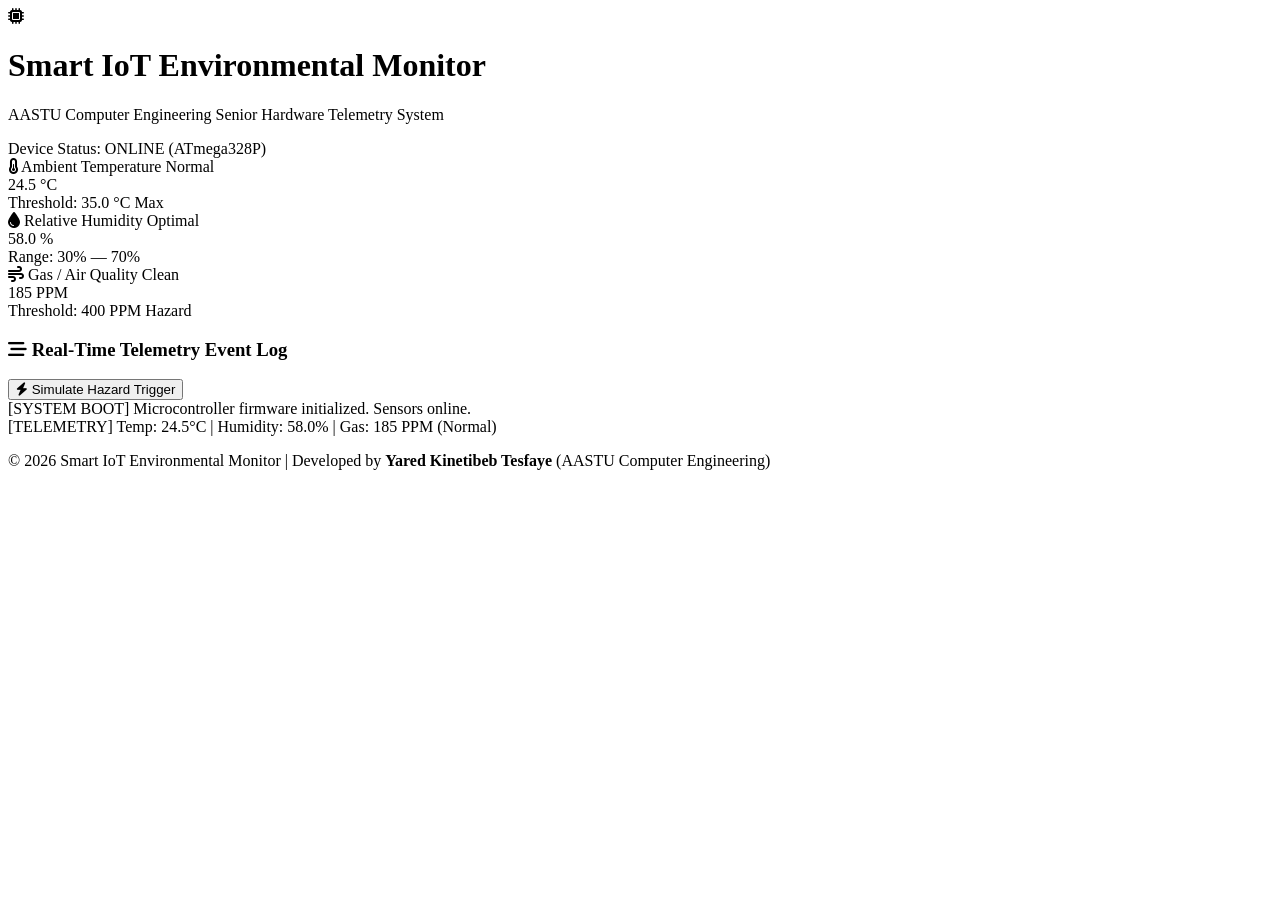
==== web/index.html @ 1220dc72 "feat(web): build HTML telemetry dashboard structure" ====
<!DOCTYPE html>
<html lang="en">
<head>
  <meta charset="UTF-8">
  <meta name="viewport" content="width=device-width, initial-scale=1.0">
  <title>Smart IoT Environmental Monitor | Live Telemetry Dashboard</title>
  
  <!-- Google Fonts & Font Awesome -->
  <link href="https://fonts.googleapis.com/css2?family=Inter:wght@400;500;600;700&family=Outfit:wght@600;700;800&display=swap" rel="stylesheet">
  <link rel="stylesheet" href="https://cdnjs.cloudflare.com/ajax/libs/font-awesome/6.5.1/css/all.min.css">
  
  <link rel="stylesheet" href="style.css">
</head>
<body>

  <header class="dashboard-header">
    <div class="container header-flex">
      <div class="brand">
        <div class="icon-box"><i class="fas fa-microchip"></i></div>
        <div>
          <h1>Smart IoT Environmental Monitor</h1>
          <p>AASTU Computer Engineering Senior Hardware Telemetry System</p>
        </div>
      </div>
      <div class="connection-status online">
        <span class="status-dot"></span>
        <span>Device Status: ONLINE (ATmega328P)</span>
      </div>
    </div>
  </header>

  <main class="container main-content">
    
    <!-- Gauges Grid -->
    <div class="metrics-grid">
      <div class="metric-card">
        <div class="card-header">
          <span><i class="fas fa-thermometer-half"></i> Ambient Temperature</span>
          <span class="badge" id="temp-badge">Normal</span>
        </div>
        <div class="metric-value"><span id="val-temp">24.5</span> <span class="unit">°C</span></div>
        <div class="progress-bar"><div class="fill temp-fill" id="bar-temp" style="width: 45%;"></div></div>
        <div class="range-info">Threshold: 35.0 °C Max</div>
      </div>

      <div class="metric-card">
        <div class="card-header">
          <span><i class="fas fa-tint"></i> Relative Humidity</span>
          <span class="badge" id="humid-badge">Optimal</span>
        </div>
        <div class="metric-value"><span id="val-humid">58.0</span> <span class="unit">%</span></div>
        <div class="progress-bar"><div class="fill humid-fill" id="bar-humid" style="width: 58%;"></div></div>
        <div class="range-info">Range: 30% — 70%</div>
      </div>

      <div class="metric-card">
        <div class="card-header">
          <span><i class="fas fa-wind"></i> Gas / Air Quality</span>
          <span class="badge" id="gas-badge">Clean</span>
        </div>
        <div class="metric-value"><span id="val-gas">185</span> <span class="unit">PPM</span></div>
        <div class="progress-bar"><div class="fill gas-fill" id="bar-gas" style="width: 25%;"></div></div>
        <div class="range-info">Threshold: 400 PPM Hazard</div>
      </div>
    </div>

    <!-- Live Telemetry Stream & Controls -->
    <div class="control-panel">
      <div class="panel-header">
        <h3><i class="fas fa-stream"></i> Real-Time Telemetry Event Log</h3>
        <button class="btn-sim" id="trigger-sim-btn"><i class="fas fa-bolt"></i> Simulate Hazard Trigger</button>
      </div>

      <div class="log-box" id="log-box">
        <div class="log-line">[SYSTEM BOOT] Microcontroller firmware initialized. Sensors online.</div>
        <div class="log-line">[TELEMETRY] Temp: 24.5°C | Humidity: 58.0% | Gas: 185 PPM (Normal)</div>
      </div>
    </div>

  </main>

  <footer class="dashboard-footer">
    <div class="container">
      <p>&copy; 2026 Smart IoT Environmental Monitor | Developed by <strong>Yared Kinetibeb Tesfaye</strong> (AASTU Computer Engineering)</p>
    </div>
  </footer>

  <script src="app.js"></script>
</body>
</html>
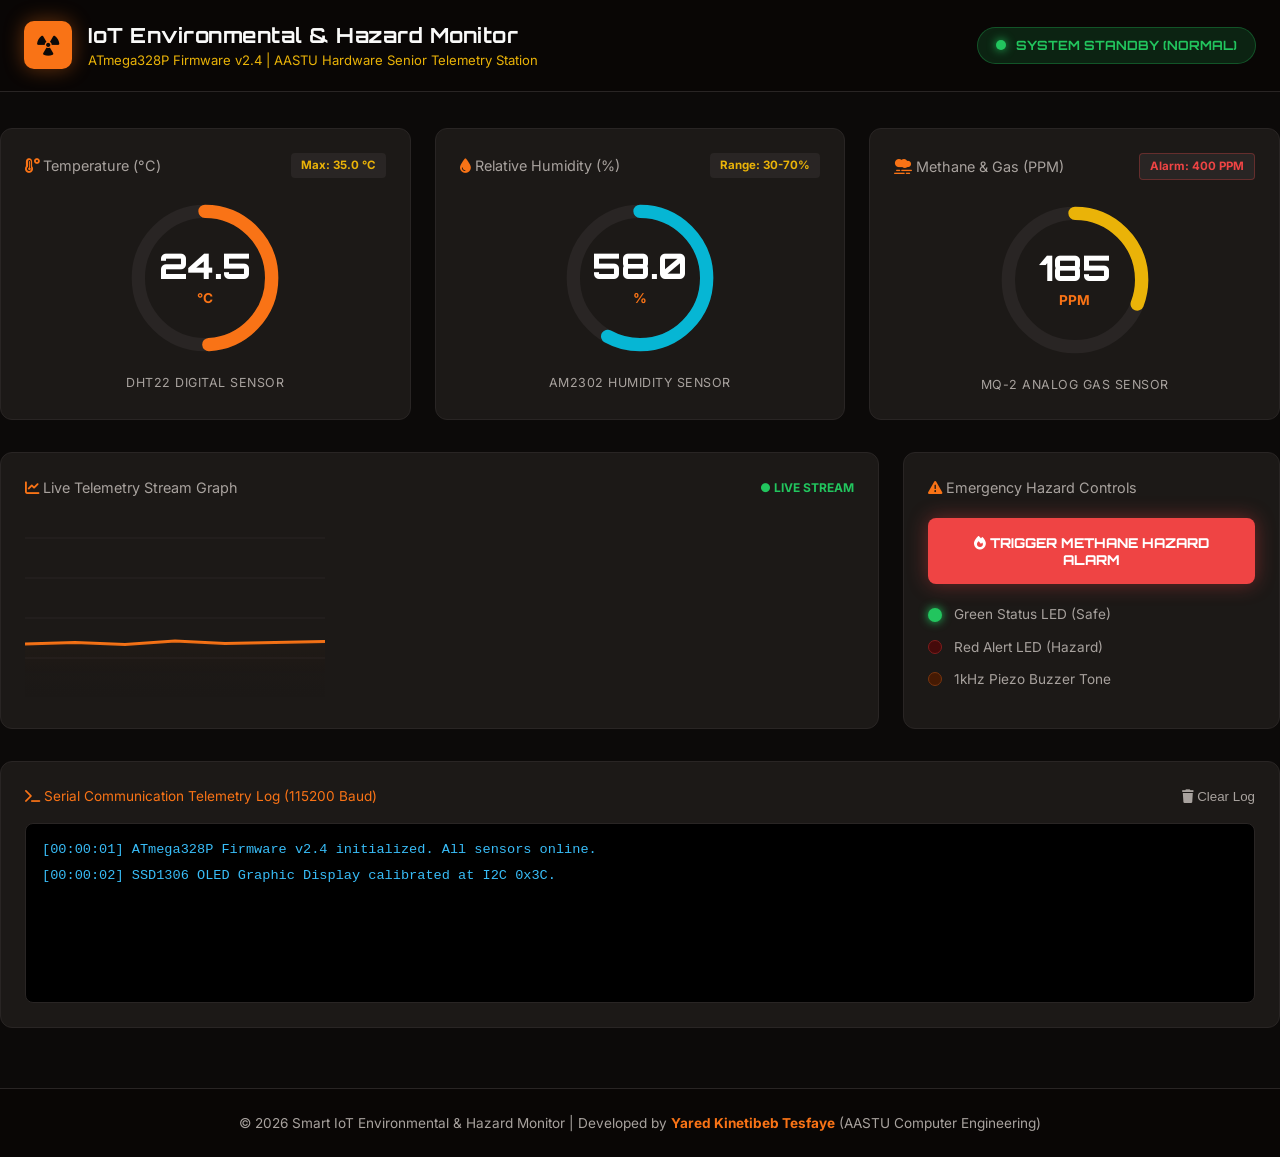
==== commit c1de2ea3: "feat(ui): upgrade IoT Telemetry Dashboard to Industrial Cyber-Amber theme with SVG circular gauges a" ====
--- a/web/index.html
+++ b/web/index.html
@@ -3,85 +3,165 @@
 <head>
   <meta charset="UTF-8">
   <meta name="viewport" content="width=device-width, initial-scale=1.0">
-  <title>Smart IoT Environmental Monitor | Live Telemetry Dashboard</title>
+  <meta name="description" content="Industrial IoT Environmental Telemetry & Gas Leakage Monitoring System - Real-time SVG circular gauges, historical canvas telemetry charts, and hazard alarm simulation.">
+  <title>Smart IoT Environmental & Hazard Monitor | Telemetry Dashboard</title>
+
+  <!-- Google Fonts: Orbitron & Inter -->
+  <link rel="preconnect" href="https://fonts.googleapis.com">
+  <link rel="preconnect" href="https://fonts.gstatic.com" crossorigin>
+  <link href="https://fonts.googleapis.com/css2?family=Inter:wght@400;500;600;700&family=Orbitron:wght@600;700;800;900&display=swap" rel="stylesheet">
   
-  <!-- Google Fonts & Font Awesome -->
-  <link href="https://fonts.googleapis.com/css2?family=Inter:wght@400;500;600;700&family=Outfit:wght@600;700;800&display=swap" rel="stylesheet">
+  <!-- Font Awesome Icons -->
   <link rel="stylesheet" href="https://cdnjs.cloudflare.com/ajax/libs/font-awesome/6.5.1/css/all.min.css">
   
   <link rel="stylesheet" href="style.css">
 </head>
 <body>
 
-  <header class="dashboard-header">
+  <!-- Industrial Header Bar -->
+  <header class="industrial-header">
     <div class="container header-flex">
       <div class="brand">
-        <div class="icon-box"><i class="fas fa-microchip"></i></div>
+        <div class="icon-amber"><i class="fas fa-radiation"></i></div>
         <div>
-          <h1>Smart IoT Environmental Monitor</h1>
-          <p>AASTU Computer Engineering Senior Hardware Telemetry System</p>
+          <h1>IoT Environmental & Hazard Monitor</h1>
+          <p>ATmega328P Firmware v2.4 | AASTU Hardware Senior Telemetry Station</p>
         </div>
       </div>
-      <div class="connection-status online">
-        <span class="status-dot"></span>
-        <span>Device Status: ONLINE (ATmega328P)</span>
+
+      <div class="system-status normal" id="sys-status">
+        <span class="pulse-ring"></span>
+        <span id="status-text">SYSTEM STANDBY (NORMAL)</span>
       </div>
     </div>
   </header>
 
-  <main class="container main-content">
-    
-    <!-- Gauges Grid -->
-    <div class="metrics-grid">
-      <div class="metric-card">
-        <div class="card-header">
-          <span><i class="fas fa-thermometer-half"></i> Ambient Temperature</span>
-          <span class="badge" id="temp-badge">Normal</span>
+  <main class="container main-layout">
+
+    <!-- Industrial Telemetry Gauges Grid -->
+    <div class="gauges-grid">
+      
+      <!-- Gauge 1: Temperature -->
+      <div class="gauge-card">
+        <div class="card-title">
+          <span><i class="fas fa-temperature-high"></i> Temperature (°C)</span>
+          <span class="threshold-tag">Max: 35.0 °C</span>
         </div>
-        <div class="metric-value"><span id="val-temp">24.5</span> <span class="unit">°C</span></div>
-        <div class="progress-bar"><div class="fill temp-fill" id="bar-temp" style="width: 45%;"></div></div>
-        <div class="range-info">Threshold: 35.0 °C Max</div>
+        
+        <div class="svg-gauge-box">
+          <svg class="gauge-svg" viewBox="0 0 120 120">
+            <circle class="gauge-bg" cx="60" cy="60" r="50"></circle>
+            <circle class="gauge-bar temp-bar" id="svg-bar-temp" cx="60" cy="60" r="50" style="stroke-dashoffset: 150;"></circle>
+          </svg>
+          <div class="gauge-display">
+            <span class="gauge-val" id="val-temp">24.5</span>
+            <span class="gauge-unit">°C</span>
+          </div>
+        </div>
+        <div class="gauge-foot">DHT22 Digital Sensor</div>
       </div>
 
-      <div class="metric-card">
-        <div class="card-header">
-          <span><i class="fas fa-tint"></i> Relative Humidity</span>
-          <span class="badge" id="humid-badge">Optimal</span>
+      <!-- Gauge 2: Relative Humidity -->
+      <div class="gauge-card">
+        <div class="card-title">
+          <span><i class="fas fa-droplet"></i> Relative Humidity (%)</span>
+          <span class="threshold-tag">Range: 30-70%</span>
         </div>
-        <div class="metric-value"><span id="val-humid">58.0</span> <span class="unit">%</span></div>
-        <div class="progress-bar"><div class="fill humid-fill" id="bar-humid" style="width: 58%;"></div></div>
-        <div class="range-info">Range: 30% — 70%</div>
+
+        <div class="svg-gauge-box">
+          <svg class="gauge-svg" viewBox="0 0 120 120">
+            <circle class="gauge-bg" cx="60" cy="60" r="50"></circle>
+            <circle class="gauge-bar humid-bar" id="svg-bar-humid" cx="60" cy="60" r="50" style="stroke-dashoffset: 130;"></circle>
+          </svg>
+          <div class="gauge-display">
+            <span class="gauge-val" id="val-humid">58.0</span>
+            <span class="gauge-unit">%</span>
+          </div>
+        </div>
+        <div class="gauge-foot">AM2302 Humidity Sensor</div>
       </div>
 
-      <div class="metric-card">
-        <div class="card-header">
-          <span><i class="fas fa-wind"></i> Gas / Air Quality</span>
-          <span class="badge" id="gas-badge">Clean</span>
+      <!-- Gauge 3: Gas & Methane PPM -->
+      <div class="gauge-card">
+        <div class="card-title">
+          <span><i class="fas fa-smog"></i> Methane & Gas (PPM)</span>
+          <span class="threshold-tag danger">Alarm: 400 PPM</span>
         </div>
-        <div class="metric-value"><span id="val-gas">185</span> <span class="unit">PPM</span></div>
-        <div class="progress-bar"><div class="fill gas-fill" id="bar-gas" style="width: 25%;"></div></div>
-        <div class="range-info">Threshold: 400 PPM Hazard</div>
+
+        <div class="svg-gauge-box">
+          <svg class="gauge-svg" viewBox="0 0 120 120">
+            <circle class="gauge-bg" cx="60" cy="60" r="50"></circle>
+            <circle class="gauge-bar gas-bar" id="svg-bar-gas" cx="60" cy="60" r="50" style="stroke-dashoffset: 200;"></circle>
+          </svg>
+          <div class="gauge-display">
+            <span class="gauge-val" id="val-gas">185</span>
+            <span class="gauge-unit">PPM</span>
+          </div>
+        </div>
+        <div class="gauge-foot">MQ-2 Analog Gas Sensor</div>
       </div>
+
     </div>
 
-    <!-- Live Telemetry Stream & Controls -->
-    <div class="control-panel">
-      <div class="panel-header">
-        <h3><i class="fas fa-stream"></i> Real-Time Telemetry Event Log</h3>
-        <button class="btn-sim" id="trigger-sim-btn"><i class="fas fa-bolt"></i> Simulate Hazard Trigger</button>
+    <!-- Live Telemetry Line Chart & Hazard Trigger Panel -->
+    <div class="dashboard-bottom-grid">
+      
+      <!-- Canvas Historical Chart -->
+      <div class="chart-card">
+        <div class="card-title">
+          <span><i class="fas fa-chart-line"></i> Live Telemetry Stream Graph</span>
+          <span class="live-pulse">● LIVE STREAM</span>
+        </div>
+        <canvas id="telemetry-chart" height="180"></canvas>
       </div>
 
-      <div class="log-box" id="log-box">
-        <div class="log-line">[SYSTEM BOOT] Microcontroller firmware initialized. Sensors online.</div>
-        <div class="log-line">[TELEMETRY] Temp: 24.5°C | Humidity: 58.0% | Gas: 185 PPM (Normal)</div>
+      <!-- Emergency Hazard Override Controls -->
+      <div class="control-card">
+        <div class="card-title">
+          <span><i class="fas fa-triangle-exclamation"></i> Emergency Hazard Controls</span>
+        </div>
+
+        <div class="control-body">
+          <button class="hazard-trigger-btn" id="hazard-btn">
+            <i class="fas fa-fire"></i> TRIGGER METHANE HAZARD ALARM
+          </button>
+          
+          <div class="hardware-indicators">
+            <div class="ind-item">
+              <span class="ind-dot green" id="ind-safe"></span>
+              <span>Green Status LED (Safe)</span>
+            </div>
+            <div class="ind-item">
+              <span class="ind-dot red-off" id="ind-alert"></span>
+              <span>Red Alert LED (Hazard)</span>
+            </div>
+            <div class="ind-item">
+              <span class="ind-dot amber-off" id="ind-buzzer"></span>
+              <span>1kHz Piezo Buzzer Tone</span>
+            </div>
+          </div>
+        </div>
+      </div>
+
+    </div>
+
+    <!-- Terminal Log Console -->
+    <div class="terminal-card">
+      <div class="terminal-head">
+        <span><i class="fas fa-terminal"></i> Serial Communication Telemetry Log (115200 Baud)</span>
+        <button id="clear-log-btn"><i class="fas fa-trash"></i> Clear Log</button>
+      </div>
+      <div class="terminal-body" id="log-box">
+        <div class="log-line info">[00:00:01] ATmega328P Firmware v2.4 initialized. All sensors online.</div>
+        <div class="log-line info">[00:00:02] SSD1306 OLED Graphic Display calibrated at I2C 0x3C.</div>
       </div>
     </div>
 
   </main>
 
-  <footer class="dashboard-footer">
+  <footer class="industrial-footer">
     <div class="container">
-      <p>&copy; 2026 Smart IoT Environmental Monitor | Developed by <strong>Yared Kinetibeb Tesfaye</strong> (AASTU Computer Engineering)</p>
+      <p>&copy; 2026 Smart IoT Environmental & Hazard Monitor | Developed by <strong>Yared Kinetibeb Tesfaye</strong> (AASTU Computer Engineering)</p>
     </div>
   </footer>
 
--- a/web/style.css
+++ b/web/style.css
@@ -0,0 +1,207 @@
+/* ==========================================================================
+   Industrial Cyber-Amber IoT Telemetry Dashboard - Stylesheet
+   ========================================================================== */
+
+:root {
+  --bg-dark: #0c0a09;
+  --card-bg: #1c1917;
+  --border: #292524;
+  --amber: #f97316;
+  --gold: #eab308;
+  --red: #ef4444;
+  --green: #22c55e;
+  --text-main: #fafaf9;
+  --text-muted: #a8a29e;
+  --radius: 12px;
+}
+
+*, *::before, *::after { box-sizing: border-box; margin: 0; padding: 0; }
+
+body {
+  background-color: var(--bg-dark);
+  color: var(--text-main);
+  font-family: 'Inter', sans-serif;
+  line-height: 1.5;
+}
+
+.container { max-width: 1280px; margin: 0 auto; padding: 0 24px; }
+
+/* Header */
+.industrial-header {
+  background: #090605;
+  border-bottom: 1px solid var(--border);
+  padding: 20px 0;
+}
+
+.header-flex { display: flex; justify-content: space-between; align-items: center; }
+
+.brand { display: flex; align-items: center; gap: 16px; }
+.icon-amber {
+  width: 48px;
+  height: 48px;
+  background: var(--amber);
+  color: #0c0a09;
+  border-radius: 10px;
+  display: flex;
+  align-items: center;
+  justify-content: center;
+  font-size: 1.4rem;
+  box-shadow: 0 0 20px rgba(249,115,22,0.4);
+}
+
+.brand h1 { font-family: 'Orbitron', sans-serif; font-size: 1.3rem; letter-spacing: 0.5px; }
+.brand p { font-size: 0.82rem; color: var(--gold); }
+
+.system-status {
+  display: flex;
+  align-items: center;
+  gap: 10px;
+  padding: 8px 18px;
+  border-radius: 50px;
+  font-family: 'Orbitron', sans-serif;
+  font-size: 0.8rem;
+  font-weight: 700;
+}
+
+.system-status.normal { background: rgba(34,197,94,0.15); color: var(--green); border: 1px solid rgba(34,197,94,0.3); }
+.system-status.hazard { background: rgba(239,68,68,0.2); color: var(--red); border: 1px solid var(--red); box-shadow: 0 0 20px rgba(239,68,68,0.4); }
+
+.pulse-ring { width: 10px; height: 10px; border-radius: 50%; background: currentColor; box-shadow: 0 0 10px currentColor; }
+
+/* Main Layout */
+.main-layout { padding: 36px 0 60px; }
+
+/* Gauges Grid */
+.gauges-grid { display: grid; grid-template-columns: repeat(3, 1fr); gap: 24px; margin-bottom: 32px; }
+
+.gauge-card {
+  background: var(--card-bg);
+  border: 1px solid var(--border);
+  border-radius: var(--radius);
+  padding: 24px;
+  display: flex;
+  flex-direction: column;
+  align-items: center;
+}
+
+.card-title {
+  width: 100%;
+  display: flex;
+  justify-content: space-between;
+  align-items: center;
+  margin-bottom: 20px;
+  font-size: 0.9rem;
+  color: var(--text-muted);
+}
+
+.card-title i { color: var(--amber); }
+
+.threshold-tag {
+  font-size: 0.72rem;
+  font-weight: 700;
+  background: #292524;
+  padding: 4px 10px;
+  border-radius: 4px;
+  color: var(--gold);
+}
+
+.threshold-tag.danger { color: var(--red); border: 1px solid rgba(239,68,68,0.3); }
+
+/* SVG Circular Gauge */
+.svg-gauge-box {
+  position: relative;
+  width: 160px;
+  height: 160px;
+  margin-bottom: 16px;
+}
+
+.gauge-svg { width: 100%; height: 100%; transform: rotate(-90deg); }
+.gauge-bg { fill: none; stroke: #292524; stroke-width: 10; }
+
+.gauge-bar {
+  fill: none;
+  stroke-width: 10;
+  stroke-dasharray: 314;
+  stroke-linecap: round;
+  transition: stroke-dashoffset 0.8s ease, stroke 0.3s ease;
+}
+
+.temp-bar { stroke: var(--amber); }
+.humid-bar { stroke: #06b6d4; }
+.gas-bar { stroke: var(--gold); }
+
+.gauge-display {
+  position: absolute;
+  inset: 0;
+  display: flex;
+  flex-direction: column;
+  align-items: center;
+  justify-content: center;
+}
+
+.gauge-val { font-family: 'Orbitron', sans-serif; font-size: 2.2rem; font-weight: 800; color: #fff; line-height: 1; }
+.gauge-unit { font-size: 0.85rem; color: var(--amber); font-weight: 700; margin-top: 4px; }
+
+.gauge-foot { font-size: 0.78rem; color: var(--text-muted); text-transform: uppercase; letter-spacing: 0.5px; }
+
+/* Dashboard Bottom Grid */
+.dashboard-bottom-grid { display: grid; grid-template-columns: 1.4fr 0.6fr; gap: 24px; margin-bottom: 32px; }
+
+.chart-card, .control-card, .terminal-card {
+  background: var(--card-bg);
+  border: 1px solid var(--border);
+  border-radius: var(--radius);
+  padding: 24px;
+}
+
+.live-pulse { color: var(--green); font-size: 0.75rem; font-weight: 700; }
+
+.control-body { display: flex; flex-direction: column; gap: 20px; }
+
+.hazard-trigger-btn {
+  background: var(--red);
+  color: #fff;
+  border: none;
+  padding: 16px;
+  border-radius: 8px;
+  font-family: 'Orbitron', sans-serif;
+  font-size: 0.85rem;
+  font-weight: 800;
+  cursor: pointer;
+  box-shadow: 0 0 20px rgba(239,68,68,0.4);
+  transition: transform 0.2s ease;
+}
+
+.hazard-trigger-btn:hover { transform: scale(1.02); }
+
+.hardware-indicators { display: flex; flex-direction: column; gap: 12px; }
+.ind-item { display: flex; align-items: center; gap: 12px; font-size: 0.85rem; color: var(--text-muted); }
+
+.ind-dot { width: 14px; height: 14px; border-radius: 50%; }
+.ind-dot.green { background: var(--green); box-shadow: 0 0 10px var(--green); }
+.ind-dot.red-off { background: #450a0a; border: 1px solid #7f1d1d; }
+.ind-dot.red-on { background: var(--red); box-shadow: 0 0 12px var(--red); }
+.ind-dot.amber-off { background: #451a03; border: 1px solid #78350f; }
+.ind-dot.amber-on { background: var(--gold); box-shadow: 0 0 12px var(--gold); }
+
+/* Terminal Card */
+.terminal-head { display: flex; justify-content: space-between; align-items: center; margin-bottom: 16px; font-size: 0.85rem; color: var(--amber); }
+.terminal-head button { background: none; border: none; color: var(--text-muted); cursor: pointer; }
+
+.terminal-body {
+  background: #000000;
+  border: 1px solid var(--border);
+  border-radius: 8px;
+  padding: 16px;
+  height: 180px;
+  overflow-y: auto;
+  font-family: monospace;
+  font-size: 0.85rem;
+}
+
+.log-line { margin-bottom: 6px; }
+.log-line.info { color: #38bdf8; }
+.log-line.hazard { color: var(--red); font-weight: 700; }
+
+.industrial-footer { background: #090605; border-top: 1px solid var(--border); padding: 24px 0; text-align: center; font-size: 0.85rem; color: var(--text-muted); }
+.industrial-footer strong { color: var(--amber); }
